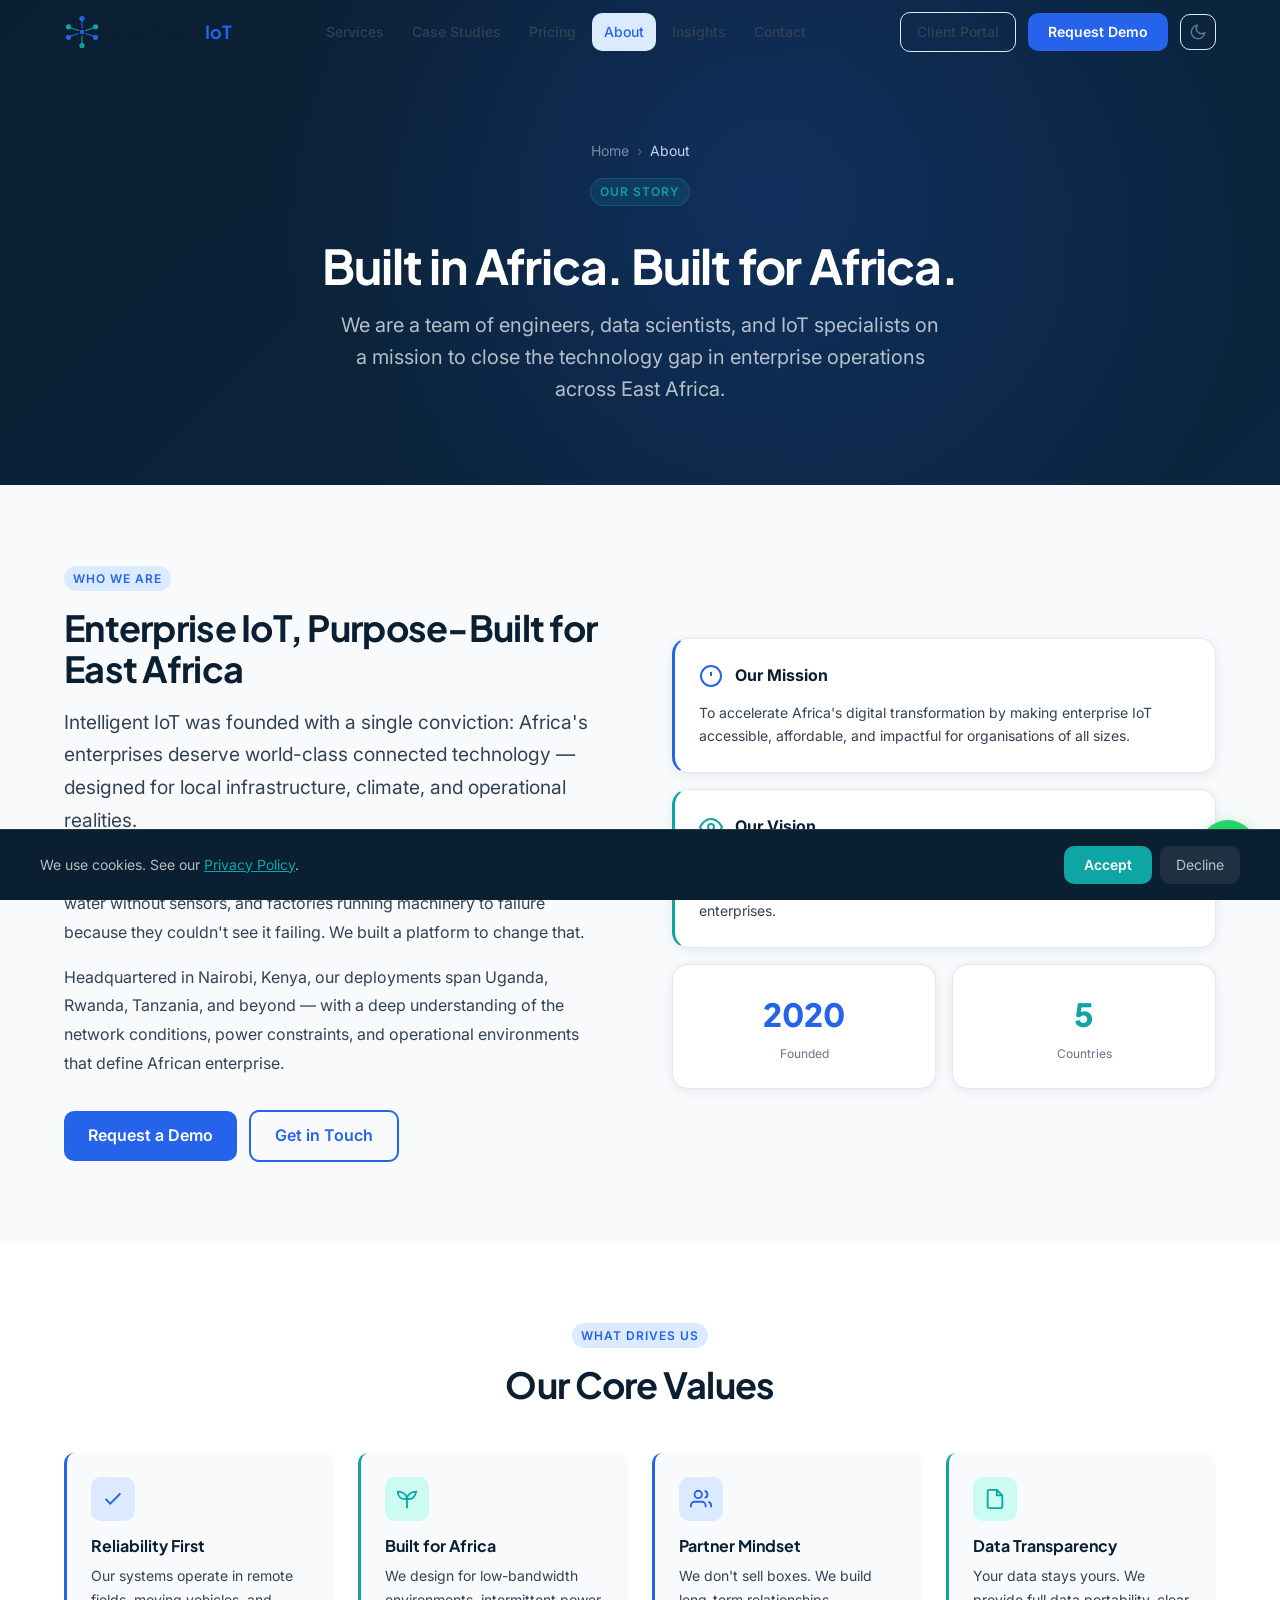
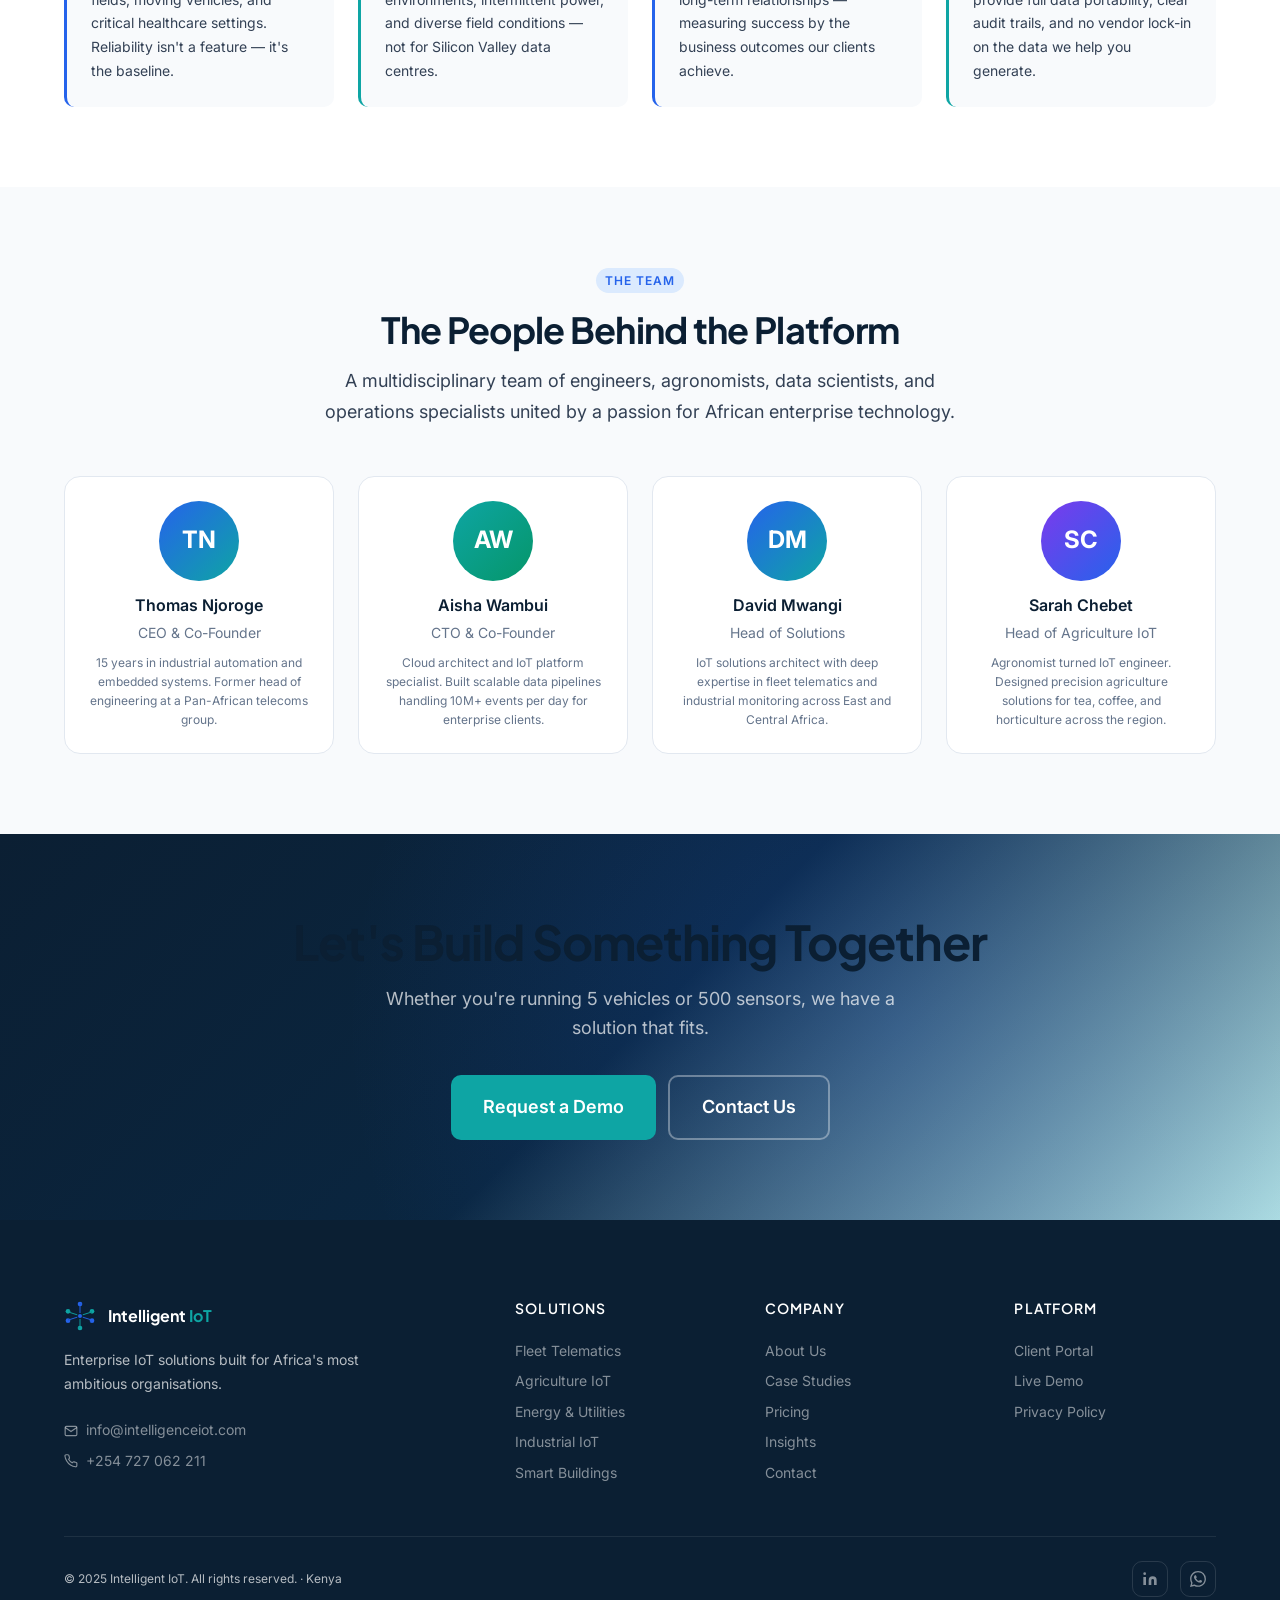
==== about.html @ 1cd24277 "Initial commit — Intelligent IoT complete website 9-page static site: homepage, services, case studi" ====
<!DOCTYPE html>
<html lang="en" data-theme="light">
<head>
  <meta charset="UTF-8">
  <meta name="viewport" content="width=device-width,initial-scale=1">
  <title>About Us — Intelligent IoT</title>
  <meta name="description" content="Learn about Intelligent IoT — our story, mission, and the team driving enterprise IoT transformation across East Africa.">
  <link rel="icon" type="image/svg+xml" href="assets/images/logo.svg">
  <link rel="preconnect" href="https://fonts.googleapis.com">
  <link rel="preconnect" href="https://fonts.gstatic.com" crossorigin>
  <link href="https://fonts.googleapis.com/css2?family=Inter:wght@400;500;600&family=Plus+Jakarta+Sans:wght@600;700;800&display=swap" rel="stylesheet">
  <link rel="stylesheet" href="assets/css/style.css">
</head>
<body>
<nav class="nav" id="main-nav">
  <div class="container">
    <div class="nav__inner">
      <a href="index.html" class="nav__logo">
        <img src="assets/images/logo.svg" alt="Intelligent IoT" width="36" height="36">
        <span class="nav__logo-text">Intelligent <span>IoT</span></span>
      </a>
      <div class="nav__links">
        <a href="services.html" class="nav__link">Services</a>
        <a href="case-studies.html" class="nav__link">Case Studies</a>
        <a href="pricing.html" class="nav__link">Pricing</a>
        <a href="about.html" class="nav__link">About</a>
        <a href="blog.html" class="nav__link">Insights</a>
        <a href="contact.html" class="nav__link">Contact</a>
      </div>
      <div class="nav__actions">
        <a href="http://84.247.133.39:5173" target="_blank" rel="noopener" class="nav__portal">Client Portal</a>
        <a href="demo.html" class="nav__cta">Request Demo</a>
        <button class="nav__theme" id="theme-toggle" aria-label="Toggle dark mode"></button>
        <button class="nav__hamburger" id="nav-hamburger" aria-label="Open menu"><span></span><span></span><span></span></button>
      </div>
    </div>
  </div>
</nav>
<div class="nav__mobile" id="nav-mobile">
  <button class="nav__close" id="nav-close">✕</button>
  <a href="services.html" class="nav__mobile-link">Services</a>
  <a href="case-studies.html" class="nav__mobile-link">Case Studies</a>
  <a href="pricing.html" class="nav__mobile-link">Pricing</a>
  <a href="about.html" class="nav__mobile-link">About</a>
  <a href="blog.html" class="nav__mobile-link">Insights</a>
  <a href="contact.html" class="nav__mobile-link">Contact</a>
  <a href="demo.html" class="btn btn--primary mt-6">Request Demo →</a>
</div>

<header class="page-hero">
  <div class="container">
    <nav class="breadcrumb" aria-label="Breadcrumb">
      <a href="index.html">Home</a><span>›</span><span style="color:rgba(255,255,255,.9)">About</span>
    </nav>
    <span class="tag">Our Story</span>
    <h1 class="h1" style="max-width:640px;margin:var(--s4) auto">Built in Africa. Built for Africa.</h1>
    <p>We are a team of engineers, data scientists, and IoT specialists on a mission to close the technology gap in enterprise operations across East Africa.</p>
  </div>
</header>

<section>
  <div class="container">
    <div class="about-split">
      <div class="reveal-left">
        <span class="tag">Who We Are</span>
        <h2 class="h2" style="margin-bottom:var(--s4)">Enterprise IoT, Purpose-Built for East Africa</h2>
        <p class="lead" style="margin-bottom:var(--s6)">Intelligent IoT was founded with a single conviction: Africa's enterprises deserve world-class connected technology — designed for local infrastructure, climate, and operational realities.</p>
        <p style="color:var(--text-2);line-height:1.8;margin-bottom:var(--s4)">We saw businesses operating fleets without real data, farms wasting water without sensors, and factories running machinery to failure because they couldn't see it failing. We built a platform to change that.</p>
        <p style="color:var(--text-2);line-height:1.8;margin-bottom:var(--s8)">Headquartered in Nairobi, Kenya, our deployments span Uganda, Rwanda, Tanzania, and beyond — with a deep understanding of the network conditions, power constraints, and operational environments that define African enterprise.</p>
        <div class="flex" style="flex-wrap:wrap;gap:var(--s3)">
          <a href="demo.html" class="btn btn--primary">Request a Demo</a>
          <a href="contact.html" class="btn btn--outline-blue">Get in Touch</a>
        </div>
      </div>
      <div class="reveal-right">
        <div style="display:grid;gap:var(--s4)">
          <div class="about-card" style="border-left:3px solid var(--blue)">
            <div class="flex" style="gap:var(--s3);margin-bottom:var(--s3)">
              <svg xmlns="http://www.w3.org/2000/svg" width="24" height="24" viewBox="0 0 24 24" fill="none" stroke="var(--blue)" stroke-width="2"><circle cx="12" cy="12" r="10"/><line x1="12" y1="8" x2="12" y2="12"/><line x1="12" y1="16" x2="12.01" y2="16"/></svg>
              <strong>Our Mission</strong>
            </div>
            <p style="color:var(--text-2);font-size:var(--f-sm);line-height:1.7">To accelerate Africa's digital transformation by making enterprise IoT accessible, affordable, and impactful for organisations of all sizes.</p>
          </div>
          <div class="about-card" style="border-left:3px solid var(--teal)">
            <div class="flex" style="gap:var(--s3);margin-bottom:var(--s3)">
              <svg xmlns="http://www.w3.org/2000/svg" width="24" height="24" viewBox="0 0 24 24" fill="none" stroke="var(--teal)" stroke-width="2"><path d="M1 12s4-8 11-8 11 8 11 8-4 8-11 8-11-8-11-8z"/><circle cx="12" cy="12" r="3"/></svg>
              <strong>Our Vision</strong>
            </div>
            <p style="color:var(--text-2);font-size:var(--f-sm);line-height:1.7">A continent where every farm, factory, fleet, and facility is connected — operating with the intelligence and efficiency of the world's most advanced enterprises.</p>
          </div>
          <div style="display:grid;grid-template-columns:1fr 1fr;gap:var(--s4)">
            <div class="about-card" style="text-align:center">
              <div style="font-family:var(--font-display);font-size:2rem;font-weight:800;color:var(--blue)">2020</div>
              <div style="font-size:var(--f-xs);color:var(--text-3);margin-top:4px">Founded</div>
            </div>
            <div class="about-card" style="text-align:center">
              <div style="font-family:var(--font-display);font-size:2rem;font-weight:800;color:var(--teal)">5</div>
              <div style="font-size:var(--f-xs);color:var(--text-3);margin-top:4px">Countries</div>
            </div>
          </div>
        </div>
      </div>
    </div>
  </div>
</section>

<!-- VALUES -->
<section style="background:var(--surface)">
  <div class="container">
    <div class="section-header reveal">
      <span class="tag">What Drives Us</span>
      <h2 class="h2">Our Core Values</h2>
    </div>
    <div class="value-grid" style="grid-template-columns:repeat(auto-fill,minmax(260px,1fr));gap:var(--s6)">
      <div class="value-item reveal reveal-delay-1" style="padding:var(--s6)">
        <div style="width:44px;height:44px;background:var(--blue-light);border-radius:var(--radius);display:flex;align-items:center;justify-content:center;margin-bottom:var(--s4)">
          <svg xmlns="http://www.w3.org/2000/svg" width="22" height="22" viewBox="0 0 24 24" fill="none" stroke="var(--blue)" stroke-width="2"><polyline points="20 6 9 17 4 12"/></svg>
        </div>
        <h4 style="margin-bottom:var(--s2)">Reliability First</h4>
        <p style="font-size:var(--f-sm);color:var(--text-2);line-height:1.7">Our systems operate in remote fields, moving vehicles, and critical healthcare settings. Reliability isn't a feature — it's the baseline.</p>
      </div>
      <div class="value-item reveal reveal-delay-2" style="padding:var(--s6);border-left-color:var(--teal)">
        <div style="width:44px;height:44px;background:var(--teal-light);border-radius:var(--radius);display:flex;align-items:center;justify-content:center;margin-bottom:var(--s4)">
          <svg xmlns="http://www.w3.org/2000/svg" width="22" height="22" viewBox="0 0 24 24" fill="none" stroke="var(--teal)" stroke-width="2"><path d="M12 22V12m0 0C12 7 7 4 2 4c0 5 3 9 10 8m0 0c0-5 5-8 10-8-1 5-4 9-10 8"/></svg>
        </div>
        <h4 style="margin-bottom:var(--s2)">Built for Africa</h4>
        <p style="font-size:var(--f-sm);color:var(--text-2);line-height:1.7">We design for low-bandwidth environments, intermittent power, and diverse field conditions — not for Silicon Valley data centres.</p>
      </div>
      <div class="value-item reveal reveal-delay-3" style="padding:var(--s6)">
        <div style="width:44px;height:44px;background:var(--blue-light);border-radius:var(--radius);display:flex;align-items:center;justify-content:center;margin-bottom:var(--s4)">
          <svg xmlns="http://www.w3.org/2000/svg" width="22" height="22" viewBox="0 0 24 24" fill="none" stroke="var(--blue)" stroke-width="2"><path d="M17 21v-2a4 4 0 0 0-4-4H5a4 4 0 0 0-4 4v2"/><circle cx="9" cy="7" r="4"/><path d="M23 21v-2a4 4 0 0 0-3-3.87"/><path d="M16 3.13a4 4 0 0 1 0 7.75"/></svg>
        </div>
        <h4 style="margin-bottom:var(--s2)">Partner Mindset</h4>
        <p style="font-size:var(--f-sm);color:var(--text-2);line-height:1.7">We don't sell boxes. We build long-term relationships — measuring success by the business outcomes our clients achieve.</p>
      </div>
      <div class="value-item reveal reveal-delay-4" style="padding:var(--s6);border-left-color:var(--teal)">
        <div style="width:44px;height:44px;background:var(--teal-light);border-radius:var(--radius);display:flex;align-items:center;justify-content:center;margin-bottom:var(--s4)">
          <svg xmlns="http://www.w3.org/2000/svg" width="22" height="22" viewBox="0 0 24 24" fill="none" stroke="var(--teal)" stroke-width="2"><path d="M14 2H6a2 2 0 0 0-2 2v16a2 2 0 0 0 2 2h12a2 2 0 0 0 2-2V8z"/><polyline points="14 2 14 8 20 8"/></svg>
        </div>
        <h4 style="margin-bottom:var(--s2)">Data Transparency</h4>
        <p style="font-size:var(--f-sm);color:var(--text-2);line-height:1.7">Your data stays yours. We provide full data portability, clear audit trails, and no vendor lock-in on the data we help you generate.</p>
      </div>
    </div>
  </div>
</section>

<!-- TEAM -->
<section>
  <div class="container">
    <div class="section-header reveal">
      <span class="tag">The Team</span>
      <h2 class="h2">The People Behind the Platform</h2>
      <p>A multidisciplinary team of engineers, agronomists, data scientists, and operations specialists united by a passion for African enterprise technology.</p>
    </div>
    <div class="team-grid">
      <div class="team-card reveal reveal-delay-1">
        <div class="team-avatar">TN</div>
        <div class="team-name">Thomas Njoroge</div>
        <div class="team-role">CEO &amp; Co-Founder</div>
        <p style="font-size:var(--f-xs);color:var(--text-3);margin-top:var(--s2);line-height:1.6">15 years in industrial automation and embedded systems. Former head of engineering at a Pan-African telecoms group.</p>
      </div>
      <div class="team-card reveal reveal-delay-2">
        <div class="team-avatar" style="background:linear-gradient(135deg,var(--teal),#059669)">AW</div>
        <div class="team-name">Aisha Wambui</div>
        <div class="team-role">CTO &amp; Co-Founder</div>
        <p style="font-size:var(--f-xs);color:var(--text-3);margin-top:var(--s2);line-height:1.6">Cloud architect and IoT platform specialist. Built scalable data pipelines handling 10M+ events per day for enterprise clients.</p>
      </div>
      <div class="team-card reveal reveal-delay-3">
        <div class="team-avatar">DM</div>
        <div class="team-name">David Mwangi</div>
        <div class="team-role">Head of Solutions</div>
        <p style="font-size:var(--f-xs);color:var(--text-3);margin-top:var(--s2);line-height:1.6">IoT solutions architect with deep expertise in fleet telematics and industrial monitoring across East and Central Africa.</p>
      </div>
      <div class="team-card reveal reveal-delay-4">
        <div class="team-avatar" style="background:linear-gradient(135deg,#7C3AED,var(--blue))">SC</div>
        <div class="team-name">Sarah Chebet</div>
        <div class="team-role">Head of Agriculture IoT</div>
        <p style="font-size:var(--f-xs);color:var(--text-3);margin-top:var(--s2);line-height:1.6">Agronomist turned IoT engineer. Designed precision agriculture solutions for tea, coffee, and horticulture across the region.</p>
      </div>
    </div>
  </div>
</section>

<!-- CTA -->
<section class="cta-band">
  <div class="container">
    <h2>Let's Build Something Together</h2>
    <p>Whether you're running 5 vehicles or 500 sensors, we have a solution that fits.</p>
    <div class="cta-band__actions">
      <a href="demo.html" class="btn btn--teal btn--lg">Request a Demo</a>
      <a href="contact.html" class="btn btn--outline btn--lg">Contact Us</a>
    </div>
  </div>
</section>

<footer class="footer">
  <div class="container">
    <div class="footer__grid">
      <div class="footer__brand">
        <a href="index.html" class="footer__logo">
          <img src="assets/images/logo.svg" alt="" width="32" height="32" aria-hidden="true">
          <span class="footer__logo-text">Intelligent <span>IoT</span></span>
        </a>
        <p class="footer__desc">Enterprise IoT solutions built for Africa's most ambitious organisations.</p>
        <div class="footer__contact">
          <a href="mailto:info@intelligenceiot.com"><svg xmlns="http://www.w3.org/2000/svg" viewBox="0 0 24 24" fill="none" stroke="currentColor" stroke-width="2"><path d="M4 4h16c1.1 0 2 .9 2 2v12c0 1.1-.9 2-2 2H4c-1.1 0-2-.9-2-2V6c0-1.1.9-2 2-2z"/><polyline points="22,6 12,13 2,6"/></svg>info@intelligenceiot.com</a>
          <a href="tel:+254727062211"><svg xmlns="http://www.w3.org/2000/svg" viewBox="0 0 24 24" fill="none" stroke="currentColor" stroke-width="2"><path d="M22 16.92v3a2 2 0 0 1-2.18 2 19.79 19.79 0 0 1-8.63-3.07A19.5 19.5 0 0 1 4.69 12 19.79 19.79 0 0 1 1.61 3.48 2 2 0 0 1 3.58 1.27h3a2 2 0 0 1 2 1.72c.13.96.36 1.9.7 2.81a2 2 0 0 1-.45 2.11L7.91 9.09A16 16 0 0 0 14 15.15l1.18-1.18a2 2 0 0 1 2.11-.45c.91.34 1.85.57 2.81.7A2 2 0 0 1 22 16.92z"/></svg>+254 727 062 211</a>
        </div>
      </div>
      <div><h4 class="footer__heading">Solutions</h4><a href="services.html#fleet" class="footer__link">Fleet Telematics</a><a href="services.html#agriculture" class="footer__link">Agriculture IoT</a><a href="services.html#energy" class="footer__link">Energy &amp; Utilities</a><a href="services.html#industrial" class="footer__link">Industrial IoT</a><a href="services.html#buildings" class="footer__link">Smart Buildings</a></div>
      <div><h4 class="footer__heading">Company</h4><a href="about.html" class="footer__link">About Us</a><a href="case-studies.html" class="footer__link">Case Studies</a><a href="pricing.html" class="footer__link">Pricing</a><a href="blog.html" class="footer__link">Insights</a><a href="contact.html" class="footer__link">Contact</a></div>
      <div><h4 class="footer__heading">Platform</h4><a href="http://84.247.133.39:5173" target="_blank" rel="noopener" class="footer__link">Client Portal</a><a href="demo.html" class="footer__link">Live Demo</a><a href="privacy.html" class="footer__link">Privacy Policy</a></div>
    </div>
    <div class="footer__bottom">
      <p class="footer__copy">© 2025 Intelligent IoT. All rights reserved. · Kenya</p>
      <div class="footer__social">
        <a href="#" aria-label="LinkedIn"><svg xmlns="http://www.w3.org/2000/svg" width="16" height="16" viewBox="0 0 24 24" fill="currentColor"><path d="M16 8a6 6 0 0 1 6 6v7h-4v-7a2 2 0 0 0-2-2 2 2 0 0 0-2 2v7h-4v-7a6 6 0 0 1 6-6zM2 9h4v12H2z"/><circle cx="4" cy="4" r="2"/></svg></a>
        <a href="https://wa.me/254727062211" aria-label="WhatsApp"><svg xmlns="http://www.w3.org/2000/svg" width="16" height="16" viewBox="0 0 24 24" fill="currentColor"><path d="M17.472 14.382c-.297-.149-1.758-.867-2.03-.967-.273-.099-.471-.148-.67.15-.197.297-.767.966-.94 1.164-.173.199-.347.223-.644.075-.297-.15-1.255-.463-2.39-1.475-.883-.788-1.48-1.761-1.653-2.059-.173-.297-.018-.458.13-.606.134-.133.298-.347.446-.52.149-.174.198-.298.298-.497.099-.198.05-.371-.025-.52-.075-.149-.669-1.612-.916-2.207-.242-.579-.487-.5-.669-.51-.173-.008-.371-.01-.57-.01-.198 0-.52.074-.792.372-.272.297-1.04 1.016-1.04 2.479 0 1.462 1.065 2.875 1.213 3.074.149.198 2.096 3.2 5.077 4.487.709.306 1.262.489 1.694.625.712.227 1.36.195 1.871.118.571-.085 1.758-.719 2.006-1.413.248-.694.248-1.289.173-1.413-.074-.124-.272-.198-.57-.347m-5.421 7.403h-.004a9.87 9.87 0 01-5.031-1.378l-.361-.214-3.741.982.998-3.648-.235-.374a9.86 9.86 0 01-1.51-5.26c.001-5.45 4.436-9.884 9.888-9.884 2.64 0 5.122 1.03 6.988 2.898a9.825 9.825 0 012.893 6.994c-.003 5.45-4.437 9.884-9.885 9.884m8.413-18.297A11.815 11.815 0 0012.05 0C5.495 0 .16 5.335.157 11.892c0 2.096.547 4.142 1.588 5.945L.057 24l6.305-1.654a11.882 11.882 0 005.683 1.448h.005c6.554 0 11.89-5.335 11.893-11.893a11.821 11.821 0 00-3.48-8.413z"/></svg></a>
      </div>
    </div>
  </div>
</footer>
<a href="https://wa.me/254727062211" class="whatsapp-btn" target="_blank" rel="noopener" aria-label="WhatsApp"><svg xmlns="http://www.w3.org/2000/svg" viewBox="0 0 24 24" fill="currentColor"><path d="M17.472 14.382c-.297-.149-1.758-.867-2.03-.967-.273-.099-.471-.148-.67.15-.197.297-.767.966-.94 1.164-.173.199-.347.223-.644.075-.297-.15-1.255-.463-2.39-1.475-.883-.788-1.48-1.761-1.653-2.059-.173-.297-.018-.458.13-.606.134-.133.298-.347.446-.52.149-.174.198-.298.298-.497.099-.198.05-.371-.025-.52-.075-.149-.669-1.612-.916-2.207-.242-.579-.487-.5-.669-.51-.173-.008-.371-.01-.57-.01-.198 0-.52.074-.792.372-.272.297-1.04 1.016-1.04 2.479 0 1.462 1.065 2.875 1.213 3.074.149.198 2.096 3.2 5.077 4.487.709.306 1.262.489 1.694.625.712.227 1.36.195 1.871.118.571-.085 1.758-.719 2.006-1.413.248-.694.248-1.289.173-1.413-.074-.124-.272-.198-.57-.347m-5.421 7.403h-.004a9.87 9.87 0 01-5.031-1.378l-.361-.214-3.741.982.998-3.648-.235-.374a9.86 9.86 0 01-1.51-5.26c.001-5.45 4.436-9.884 9.888-9.884 2.64 0 5.122 1.03 6.988 2.898a9.825 9.825 0 012.893 6.994c-.003 5.45-4.437 9.884-9.885 9.884m8.413-18.297A11.815 11.815 0 0012.05 0C5.495 0 .16 5.335.157 11.892c0 2.096.547 4.142 1.588 5.945L.057 24l6.305-1.654a11.882 11.882 0 005.683 1.448h.005c6.554 0 11.89-5.335 11.893-11.893a11.821 11.821 0 00-3.48-8.413z"/></svg></a>
<div class="cookie" id="cookie-banner"><div class="cookie__inner"><p>We use cookies. See our <a href="privacy.html">Privacy Policy</a>.</p><div class="cookie__actions"><button class="cookie__accept" id="cookie-accept">Accept</button><button class="cookie__decline" id="cookie-decline">Decline</button></div></div></div>
<script src="assets/js/main.js"></script>
</body>
</html>
---- assets/css/style.css ----
/* ============================================================
   INTELLIGENT IoT  —  Design System
   Enterprise IoT Solutions · East Africa
   ============================================================ */

/* ── 1. TOKENS ─────────────────────────────────────────────── */
:root {
  --navy:       #0B1F33;
  --blue:       #2563EB;
  --blue-dark:  #1D4ED8;
  --blue-light: #DBEAFE;
  --teal:       #0EA5A4;
  --teal-dark:  #0C8A89;
  --teal-light: #CCFBF1;
  --slate:      #334155;
  --muted:      #64748B;
  --border-col: #E2E8F0;

  /* semantic */
  --bg:         #F8FAFC;
  --surface:    #FFFFFF;
  --card:       #FFFFFF;
  --text:       #0B1F33;
  --text-2:     #334155;
  --text-3:     #64748B;
  --border:     #E2E8F0;
  --shadow:     0 2px 12px rgba(11,31,51,.08);
  --shadow-lg:  0 8px 40px rgba(11,31,51,.12);
  --radius:     10px;
  --radius-lg:  16px;
  --radius-xl:  24px;
  --t:          .22s ease;

  /* spacing scale */
  --s1:.25rem; --s2:.5rem; --s3:.75rem; --s4:1rem;
  --s5:1.25rem; --s6:1.5rem; --s8:2rem; --s10:2.5rem;
  --s12:3rem; --s16:4rem; --s20:5rem; --s24:6rem;

  /* type scale */
  --f-xs:.75rem; --f-sm:.875rem; --f-base:1rem;
  --f-lg:1.125rem; --f-xl:1.25rem; --f-2xl:1.5rem;
  --f-3xl:1.875rem; --f-4xl:2.25rem; --f-5xl:3rem;
  --f-6xl:3.75rem;

  --font-body:'Inter',system-ui,sans-serif;
  --font-display:'Plus Jakarta Sans',system-ui,sans-serif;
}

[data-theme="dark"] {
  --bg:       #070F1A;
  --surface:  #0D1B2A;
  --card:     #0F2035;
  --text:     #F1F5F9;
  --text-2:   #CBD5E1;
  --text-3:   #94A3B8;
  --border:   #1E3347;
  --shadow:   0 2px 12px rgba(0,0,0,.35);
  --shadow-lg:0 8px 40px rgba(0,0,0,.45);
}

/* ── 2. RESET ───────────────────────────────────────────────── */
*,*::before,*::after{box-sizing:border-box;margin:0;padding:0}
html{scroll-behavior:smooth;font-size:16px;-webkit-text-size-adjust:100%}
body{font-family:var(--font-body);background:var(--bg);color:var(--text);
  line-height:1.6;transition:background var(--t),color var(--t);overflow-x:hidden}
img,video,svg{display:block;max-width:100%}
a{color:inherit;text-decoration:none}
ul,ol{list-style:none}
button{cursor:pointer;border:none;background:none;font:inherit}
input,textarea,select{font:inherit}
h1,h2,h3,h4,h5,h6{font-family:var(--font-display);font-weight:700;
  line-height:1.15;color:var(--text)}

/* ── 3. TYPOGRAPHY ──────────────────────────────────────────── */
.display{font-size:clamp(2.5rem,6vw,var(--f-6xl));letter-spacing:-0.03em;line-height:1.05}
.h1{font-size:clamp(2rem,4.5vw,var(--f-5xl));letter-spacing:-0.025em}
.h2{font-size:clamp(1.6rem,3vw,var(--f-4xl));letter-spacing:-0.02em}
.h3{font-size:clamp(1.25rem,2.5vw,var(--f-3xl));letter-spacing:-0.015em}
.h4{font-size:var(--f-xl);font-weight:600}
.lead{font-size:clamp(1rem,1.5vw,var(--f-xl));color:var(--text-2);line-height:1.7}
.caption{font-size:var(--f-sm);color:var(--text-3);letter-spacing:.02em}
.tag{display:inline-block;font-size:var(--f-xs);font-weight:600;
  letter-spacing:.08em;text-transform:uppercase;color:var(--blue);
  background:var(--blue-light);border-radius:99px;padding:.25em .75em;
  margin-bottom:var(--s4)}
[data-theme="dark"] .tag{background:rgba(37,99,235,.15)}

/* ── 4. LAYOUT ──────────────────────────────────────────────── */
.container{width:100%;max-width:1200px;margin-inline:auto;padding-inline:var(--s6)}
.container--wide{max-width:1400px}
.grid{display:grid;gap:var(--s6)}
.grid-2{grid-template-columns:repeat(2,1fr)}
.grid-3{grid-template-columns:repeat(3,1fr)}
.grid-4{grid-template-columns:repeat(4,1fr)}
.flex{display:flex;align-items:center;gap:var(--s4)}
.flex-col{flex-direction:column}
.flex-center{justify-content:center}
section{padding-block:var(--s20)}

/* ── 5. NAVIGATION ──────────────────────────────────────────── */
.nav{position:fixed;top:0;left:0;right:0;z-index:1000;
  padding:var(--s3) 0;transition:all .3s ease}
.nav.scrolled{background:rgba(255,255,255,.92);backdrop-filter:blur(16px);
  -webkit-backdrop-filter:blur(16px);
  box-shadow:0 1px 0 var(--border)}
[data-theme="dark"] .nav.scrolled{background:rgba(7,15,26,.92)}
.nav__inner{display:flex;align-items:center;justify-content:space-between;gap:var(--s6)}
.nav__logo{display:flex;align-items:center;gap:var(--s3);flex-shrink:0}
.nav__logo img{width:36px;height:36px}
.nav__logo-text{font-family:var(--font-display);font-weight:700;font-size:var(--f-lg);
  color:var(--text)}
.nav__logo-text span{color:var(--blue)}
.nav__links{display:flex;align-items:center;gap:var(--s1)}
.nav__link{padding:var(--s2) var(--s3);border-radius:var(--radius);
  font-size:var(--f-sm);font-weight:500;color:var(--text-2);
  transition:all var(--t)}
.nav__link:hover{color:var(--blue);background:var(--blue-light)}
[data-theme="dark"] .nav__link:hover{background:rgba(37,99,235,.12)}
.nav__actions{display:flex;align-items:center;gap:var(--s3)}
.nav__portal{font-size:var(--f-sm);font-weight:500;color:var(--text-2);
  padding:var(--s2) var(--s4);border:1.5px solid var(--border);
  border-radius:var(--radius);transition:all var(--t)}
.nav__portal:hover{border-color:var(--blue);color:var(--blue)}
.nav__cta{font-size:var(--f-sm);font-weight:600;color:#fff;
  background:var(--blue);padding:var(--s2) var(--s5);
  border-radius:var(--radius);transition:all var(--t)}
.nav__cta:hover{background:var(--blue-dark);transform:translateY(-1px)}
.nav__theme{width:36px;height:36px;border-radius:var(--radius);
  display:flex;align-items:center;justify-content:center;
  color:var(--text-3);border:1.5px solid var(--border);
  transition:all var(--t)}
.nav__theme:hover{color:var(--blue);border-color:var(--blue)}
.nav__hamburger{display:none;flex-direction:column;gap:5px;
  padding:var(--s2);border-radius:var(--radius)}
.nav__hamburger span{display:block;width:22px;height:2px;
  background:var(--text);border-radius:2px;transition:all .3s}
.nav__mobile{display:none;position:fixed;top:0;left:0;right:0;bottom:0;
  background:var(--bg);z-index:999;padding:var(--s20) var(--s6) var(--s6);
  flex-direction:column;gap:var(--s2)}
.nav__mobile.open{display:flex}
.nav__mobile-link{font-size:var(--f-xl);font-weight:600;color:var(--text);
  padding:var(--s4) 0;border-bottom:1px solid var(--border)}
.nav__close{position:absolute;top:var(--s4);right:var(--s6);
  font-size:var(--f-2xl);color:var(--text-3)}

/* ── 6. HERO ────────────────────────────────────────────────── */
.hero{position:relative;min-height:100vh;display:flex;align-items:center;
  overflow:hidden;background:var(--navy);padding-top:80px}
.hero__canvas{position:absolute;inset:0;width:100%;height:100%}
.hero__overlay{position:absolute;inset:0;
  background:linear-gradient(135deg,rgba(11,31,51,.97) 0%,rgba(11,31,51,.85) 50%,rgba(14,165,164,.15) 100%)}
.hero__content{position:relative;z-index:2;padding:var(--s20) 0}
.hero__tag{display:inline-flex;align-items:center;gap:var(--s2);
  font-size:var(--f-xs);font-weight:600;letter-spacing:.1em;
  text-transform:uppercase;color:var(--teal);
  background:rgba(14,165,164,.12);border:1px solid rgba(14,165,164,.25);
  border-radius:99px;padding:var(--s2) var(--s4);margin-bottom:var(--s6)}
.hero__tag-dot{width:6px;height:6px;border-radius:50%;
  background:var(--teal);animation:pulse 2s ease infinite}
@keyframes pulse{0%,100%{transform:scale(1);opacity:1}50%{transform:scale(1.4);opacity:.7}}
.hero__title{font-family:var(--font-display);font-weight:800;
  font-size:clamp(2.6rem,6vw,5rem);letter-spacing:-0.035em;
  line-height:1.05;color:#fff;margin-bottom:var(--s6)}
.hero__title em{font-style:normal;color:var(--teal)}
.hero__sub{font-size:clamp(1rem,1.5vw,1.2rem);color:rgba(255,255,255,.7);
  line-height:1.7;max-width:560px;margin-bottom:var(--s8)}
.hero__actions{display:flex;flex-wrap:wrap;gap:var(--s3);margin-bottom:var(--s12)}
.hero__chips{display:flex;flex-wrap:wrap;gap:var(--s3)}
.hero__chip{display:flex;align-items:center;gap:var(--s2);
  font-size:var(--f-sm);color:rgba(255,255,255,.65);
  background:rgba(255,255,255,.06);border:1px solid rgba(255,255,255,.1);
  border-radius:99px;padding:var(--s2) var(--s4)}
.hero__chip-dot{width:7px;height:7px;border-radius:50%;background:var(--teal)}

/* ── 7. BUTTONS ─────────────────────────────────────────────── */
.btn{display:inline-flex;align-items:center;gap:var(--s2);
  font-weight:600;border-radius:var(--radius);
  transition:all var(--t);white-space:nowrap}
.btn--primary{background:var(--blue);color:#fff;
  padding:.75rem 1.5rem;font-size:var(--f-base)}
.btn--primary:hover{background:var(--blue-dark);transform:translateY(-2px);
  box-shadow:0 6px 20px rgba(37,99,235,.4)}
.btn--teal{background:var(--teal);color:#fff;
  padding:.75rem 1.5rem;font-size:var(--f-base)}
.btn--teal:hover{background:var(--teal-dark);transform:translateY(-2px);
  box-shadow:0 6px 20px rgba(14,165,164,.4)}
.btn--outline{border:2px solid rgba(255,255,255,.35);color:#fff;
  padding:.7rem 1.5rem;font-size:var(--f-base)}
.btn--outline:hover{border-color:rgba(255,255,255,.7);background:rgba(255,255,255,.08)}
.btn--outline-blue{border:2px solid var(--blue);color:var(--blue);
  padding:.7rem 1.5rem;font-size:var(--f-base)}
.btn--outline-blue:hover{background:var(--blue-light)}
.btn--sm{padding:.5rem 1rem;font-size:var(--f-sm)}
.btn--lg{padding:1rem 2rem;font-size:var(--f-lg)}
.btn svg{width:18px;height:18px;flex-shrink:0}

/* ── 8. SECTION HEADER ──────────────────────────────────────── */
.section-header{text-align:center;max-width:680px;margin:0 auto var(--s12)}
.section-header .h2{margin-bottom:var(--s4)}
.section-header p{color:var(--text-2);font-size:var(--f-lg);line-height:1.7}

/* ── 9. SERVICES CARDS ──────────────────────────────────────── */
.services-grid{display:grid;
  grid-template-columns:repeat(auto-fill,minmax(320px,1fr));
  gap:var(--s6)}
.service-card{background:var(--card);border:1px solid var(--border);
  border-radius:var(--radius-lg);padding:var(--s8);
  transition:all .3s ease;cursor:default;position:relative;overflow:hidden}
.service-card::before{content:'';position:absolute;top:0;left:0;right:0;
  height:3px;background:linear-gradient(90deg,var(--blue),var(--teal));
  transform:scaleX(0);transform-origin:left;transition:.3s ease}
.service-card:hover{transform:translateY(-4px);box-shadow:var(--shadow-lg);
  border-color:transparent}
.service-card:hover::before{transform:scaleX(1)}
.service-card__icon{width:52px;height:52px;border-radius:var(--radius);
  background:var(--blue-light);display:flex;align-items:center;
  justify-content:center;margin-bottom:var(--s5);
  transition:all .3s ease}
.service-card:hover .service-card__icon{background:var(--blue);transform:scale(1.05)}
.service-card__icon svg{width:26px;height:26px;color:var(--blue)}
.service-card:hover .service-card__icon svg{color:#fff}
.service-card h3{font-size:var(--f-xl);margin-bottom:var(--s3)}
.service-card p{color:var(--text-2);font-size:var(--f-sm);line-height:1.7}
.service-card__link{display:inline-flex;align-items:center;gap:var(--s1);
  font-size:var(--f-sm);font-weight:600;color:var(--blue);
  margin-top:var(--s4);opacity:0;transform:translateX(-4px);transition:.3s ease}
.service-card:hover .service-card__link{opacity:1;transform:translateX(0)}

/* ── 10. STATS ──────────────────────────────────────────────── */
.stats{background:linear-gradient(135deg,var(--navy) 0%,#0F2E4A 100%);
  color:#fff;padding:var(--s20) 0}
.stats__grid{display:grid;grid-template-columns:repeat(auto-fit,minmax(200px,1fr));
  gap:var(--s8);text-align:center}
.stat__number{font-family:var(--font-display);font-size:clamp(2.5rem,5vw,4rem);
  font-weight:800;letter-spacing:-0.04em;
  background:linear-gradient(135deg,#fff 40%,var(--teal));
  -webkit-background-clip:text;-webkit-text-fill-color:transparent;
  background-clip:text;line-height:1}
.stat__label{font-size:var(--f-sm);color:rgba(255,255,255,.6);
  margin-top:var(--s2);text-transform:uppercase;letter-spacing:.06em;font-weight:500}
.stat__divider{width:1px;background:rgba(255,255,255,.1);align-self:stretch}

/* ── 11. PROCESS TIMELINE ───────────────────────────────────── */
.timeline{display:grid;grid-template-columns:repeat(auto-fit,minmax(220px,1fr));
  gap:0;position:relative}
.timeline::before{content:'';position:absolute;top:28px;left:10%;right:10%;
  height:1px;background:linear-gradient(90deg,transparent,var(--border),var(--border),transparent)}
.timeline-step{text-align:center;padding:var(--s6);position:relative}
.timeline-step__num{width:56px;height:56px;border-radius:50%;
  background:var(--blue);color:#fff;font-family:var(--font-display);
  font-weight:700;font-size:var(--f-lg);
  display:flex;align-items:center;justify-content:center;
  margin:0 auto var(--s5);position:relative;z-index:1;
  box-shadow:0 0 0 6px var(--bg)}
.timeline-step__num--teal{background:var(--teal)}
.timeline-step h4{font-size:var(--f-lg);margin-bottom:var(--s3)}
.timeline-step p{font-size:var(--f-sm);color:var(--text-2);line-height:1.7}

/* ── 12. CASE STUDY CARDS ───────────────────────────────────── */
.case-card{background:var(--card);border:1px solid var(--border);
  border-radius:var(--radius-lg);overflow:hidden;
  transition:all .3s ease;display:flex;flex-direction:column}
.case-card:hover{transform:translateY(-4px);box-shadow:var(--shadow-lg)}
.case-card__badge{display:inline-block;font-size:var(--f-xs);font-weight:600;
  letter-spacing:.06em;text-transform:uppercase;
  padding:.3em .8em;border-radius:99px}
.case-card__badge--fleet{background:rgba(37,99,235,.1);color:var(--blue)}
.case-card__badge--agri{background:rgba(5,150,105,.1);color:#059669}
.case-card__badge--energy{background:rgba(245,158,11,.1);color:#D97706}
.case-card__badge--cold{background:rgba(14,165,164,.1);color:var(--teal)}
.case-card__badge--water{background:rgba(99,102,241,.1);color:#6366F1}
.case-card__badge--building{background:rgba(239,68,68,.1);color:#EF4444}
.case-card__head{padding:var(--s6) var(--s6) 0;display:flex;
  align-items:flex-start;justify-content:space-between;gap:var(--s4)}
.case-card__body{padding:var(--s4) var(--s6) var(--s6);flex:1;display:flex;flex-direction:column}
.case-card h3{font-size:var(--f-xl);margin:var(--s3) 0}
.case-card p{font-size:var(--f-sm);color:var(--text-2);line-height:1.7;flex:1}
.case-card__metrics{display:flex;flex-wrap:wrap;gap:var(--s3);margin-top:var(--s5)}
.metric{text-align:center;padding:var(--s3) var(--s4);
  background:var(--bg);border-radius:var(--radius);flex:1;min-width:80px}
.metric__val{font-family:var(--font-display);font-size:var(--f-xl);
  font-weight:700;color:var(--blue);line-height:1}
.metric__key{font-size:var(--f-xs);color:var(--text-3);margin-top:4px;
  text-transform:uppercase;letter-spacing:.05em}
[data-theme="dark"] .metric{background:var(--bg)}
.case-icon{width:48px;height:48px;border-radius:var(--radius);
  display:flex;align-items:center;justify-content:center;flex-shrink:0}

/* ── 13. PRICING TABLE ──────────────────────────────────────── */
.pricing-grid{display:grid;grid-template-columns:repeat(auto-fit,minmax(300px,1fr));
  gap:var(--s6);align-items:start}
.pricing-card{background:var(--card);border:1px solid var(--border);
  border-radius:var(--radius-xl);padding:var(--s8);position:relative;
  transition:all .3s ease}
.pricing-card--featured{border-color:var(--blue);
  box-shadow:0 0 0 1px var(--blue),var(--shadow-lg)}
.pricing-card__badge{position:absolute;top:-14px;left:50%;transform:translateX(-50%);
  background:var(--blue);color:#fff;font-size:var(--f-xs);font-weight:700;
  letter-spacing:.08em;text-transform:uppercase;
  padding:.4em 1.2em;border-radius:99px;white-space:nowrap}
.pricing-card__tier{font-size:var(--f-xs);font-weight:700;letter-spacing:.1em;
  text-transform:uppercase;color:var(--blue);margin-bottom:var(--s3)}
.pricing-card h3{font-size:var(--f-3xl);margin-bottom:var(--s2)}
.pricing-card__sub{font-size:var(--f-sm);color:var(--text-3);margin-bottom:var(--s6)}
.pricing-card__price{font-family:var(--font-display);font-size:var(--f-4xl);
  font-weight:800;color:var(--text);line-height:1;margin-bottom:var(--s6)}
.pricing-card__price span{font-size:var(--f-sm);font-weight:400;color:var(--text-3)}
.pricing-divider{height:1px;background:var(--border);margin:var(--s6) 0}
.pricing-feature{display:flex;align-items:flex-start;gap:var(--s3);
  font-size:var(--f-sm);color:var(--text-2);padding:var(--s2) 0}
.pricing-feature svg{width:18px;height:18px;flex-shrink:0;
  color:var(--teal);margin-top:1px}
.pricing-feature--no svg{color:var(--text-3)}
.pricing-feature--no span{color:var(--text-3)}

/* ── 14. TESTIMONIALS ───────────────────────────────────────── */
.testimonials{background:linear-gradient(180deg,var(--bg) 0%,var(--surface) 100%)}
.testimonial-track{display:grid;grid-template-columns:repeat(3,1fr);gap:var(--s6)}
.testimonial-card{background:var(--card);border:1px solid var(--border);
  border-radius:var(--radius-lg);padding:var(--s8);position:relative}
.testimonial-card::before{content:'"';position:absolute;top:var(--s4);right:var(--s6);
  font-size:6rem;line-height:1;color:var(--blue-light);
  font-family:Georgia,serif;pointer-events:none}
[data-theme="dark"] .testimonial-card::before{color:rgba(37,99,235,.1)}
.stars{display:flex;gap:4px;margin-bottom:var(--s4)}
.stars svg{width:16px;height:16px;color:#F59E0B;fill:#F59E0B}
.testimonial-text{font-size:var(--f-base);color:var(--text-2);
  line-height:1.75;margin-bottom:var(--s6)}
.testimonial-author{display:flex;align-items:center;gap:var(--s3)}
.author-avatar{width:44px;height:44px;border-radius:50%;
  background:linear-gradient(135deg,var(--blue),var(--teal));
  display:flex;align-items:center;justify-content:center;
  color:#fff;font-weight:700;font-size:var(--f-base);flex-shrink:0}
.author-name{font-weight:600;font-size:var(--f-sm)}
.author-role{font-size:var(--f-xs);color:var(--text-3)}

/* ── 15. CTA BAND ───────────────────────────────────────────── */
.cta-band{background:linear-gradient(135deg,var(--navy) 0%,#0A2640 50%,rgba(14,165,164,.3) 100%);
  padding:var(--s20) 0;text-align:center;color:#fff;position:relative;overflow:hidden}
.cta-band::before{content:'';position:absolute;inset:0;
  background:radial-gradient(circle at 70% 50%,rgba(37,99,235,.2) 0%,transparent 60%)}
.cta-band h2{font-size:clamp(1.8rem,4vw,3rem);letter-spacing:-0.02em;
  margin-bottom:var(--s4);position:relative}
.cta-band p{font-size:var(--f-lg);color:rgba(255,255,255,.7);
  max-width:560px;margin:0 auto var(--s8);position:relative}
.cta-band__actions{display:flex;flex-wrap:wrap;gap:var(--s3);
  justify-content:center;position:relative}

/* ── 16. NEWSLETTER ─────────────────────────────────────────── */
.newsletter{background:var(--surface)}
.newsletter__inner{background:var(--card);border:1px solid var(--border);
  border-radius:var(--radius-xl);padding:var(--s12) var(--s8);
  display:flex;align-items:center;justify-content:space-between;
  gap:var(--s8);flex-wrap:wrap}
.newsletter__text h3{font-size:var(--f-2xl);margin-bottom:var(--s2)}
.newsletter__text p{color:var(--text-2)}
.newsletter__form{display:flex;gap:var(--s2);flex-wrap:wrap;flex:1;min-width:280px;max-width:480px}
.newsletter__input{flex:1;min-width:200px;padding:.75rem 1rem;
  background:var(--bg);border:1.5px solid var(--border);
  border-radius:var(--radius);font-size:var(--f-sm);color:var(--text);
  transition:border-color var(--t)}
.newsletter__input:focus{outline:none;border-color:var(--blue)}
.newsletter__input::placeholder{color:var(--text-3)}

/* ── 17. PARTNERS BAR ───────────────────────────────────────── */
.partners{padding:var(--s10) 0;border-top:1px solid var(--border)}
.partners__label{text-align:center;font-size:var(--f-xs);font-weight:600;
  letter-spacing:.1em;text-transform:uppercase;
  color:var(--text-3);margin-bottom:var(--s6)}
.partners__logos{display:flex;align-items:center;
  justify-content:center;flex-wrap:wrap;gap:var(--s10)}
.partner-logo{opacity:.45;filter:grayscale(1);transition:.3s ease;
  font-size:var(--f-lg);font-weight:700;color:var(--text);
  font-family:var(--font-display);letter-spacing:-0.02em}
.partner-logo:hover{opacity:.9;filter:grayscale(0)}

/* ── 18. FOOTER ─────────────────────────────────────────────── */
.footer{background:var(--navy);color:rgba(255,255,255,.7);padding:var(--s20) 0 var(--s8)}
.footer__grid{display:grid;grid-template-columns:2fr 1fr 1fr 1fr;
  gap:var(--s12);margin-bottom:var(--s12)}
.footer__brand{max-width:300px}
.footer__logo{display:flex;align-items:center;gap:var(--s3);margin-bottom:var(--s4)}
.footer__logo img{width:32px;height:32px}
.footer__logo-text{font-family:var(--font-display);font-weight:700;
  font-size:var(--f-base);color:#fff}
.footer__logo-text span{color:var(--teal)}
.footer__desc{font-size:var(--f-sm);line-height:1.7;margin-bottom:var(--s6)}
.footer__contact a{display:flex;align-items:center;gap:var(--s2);
  font-size:var(--f-sm);color:rgba(255,255,255,.5);margin-bottom:var(--s2);
  transition:color var(--t)}
.footer__contact a:hover{color:#fff}
.footer__contact svg{width:14px;height:14px;flex-shrink:0}
.footer__heading{font-family:var(--font-display);font-weight:600;
  font-size:var(--f-sm);color:#fff;text-transform:uppercase;
  letter-spacing:.08em;margin-bottom:var(--s5)}
.footer__link{display:block;font-size:var(--f-sm);color:rgba(255,255,255,.5);
  padding:var(--s1) 0;transition:color var(--t)}
.footer__link:hover{color:#fff}
.footer__bottom{border-top:1px solid rgba(255,255,255,.08);
  padding-top:var(--s6);display:flex;align-items:center;
  justify-content:space-between;gap:var(--s4);flex-wrap:wrap}
.footer__copy{font-size:var(--f-xs)}
.footer__social{display:flex;gap:var(--s3)}
.footer__social a{width:36px;height:36px;border-radius:var(--radius);
  border:1px solid rgba(255,255,255,.12);display:flex;
  align-items:center;justify-content:center;
  color:rgba(255,255,255,.5);transition:all var(--t)}
.footer__social a:hover{border-color:var(--teal);color:var(--teal)}

/* ── 19. FLOATING ELEMENTS ──────────────────────────────────── */
.whatsapp-btn{position:fixed;bottom:var(--s6);right:var(--s6);z-index:900;
  width:56px;height:56px;border-radius:50%;
  background:#25D366;display:flex;align-items:center;justify-content:center;
  box-shadow:0 4px 16px rgba(37,211,102,.4);
  transition:all .3s ease}
.whatsapp-btn:hover{transform:scale(1.1);box-shadow:0 6px 24px rgba(37,211,102,.5)}
.whatsapp-btn svg{width:28px;height:28px;color:#fff}
.demo-float{position:fixed;bottom:var(--s6);left:var(--s6);z-index:900;
  background:var(--blue);color:#fff;
  display:flex;align-items:center;gap:var(--s2);
  padding:var(--s3) var(--s5);border-radius:99px;
  font-size:var(--f-sm);font-weight:600;
  box-shadow:0 4px 16px rgba(37,99,235,.4);
  transition:all .3s ease;transform:translateY(100px);opacity:0}
.demo-float.visible{transform:translateY(0);opacity:1}
.demo-float:hover{background:var(--blue-dark);transform:translateY(-2px);
  box-shadow:0 6px 24px rgba(37,99,235,.5)}
.demo-float svg{width:16px;height:16px}

/* ── 20. COOKIE BANNER ──────────────────────────────────────── */
.cookie{position:fixed;bottom:0;left:0;right:0;z-index:950;
  background:var(--navy);border-top:1px solid rgba(255,255,255,.1);
  padding:var(--s4) var(--s6);transform:translateY(100%);
  transition:transform .4s ease}
.cookie.visible{transform:translateY(0)}
.cookie__inner{max-width:1200px;margin:0 auto;
  display:flex;align-items:center;justify-content:space-between;
  flex-wrap:wrap;gap:var(--s4)}
.cookie p{font-size:var(--f-sm);color:rgba(255,255,255,.7);max-width:600px}
.cookie p a{color:var(--teal);text-decoration:underline}
.cookie__actions{display:flex;gap:var(--s2);flex-shrink:0}
.cookie__accept{background:var(--teal);color:#fff;
  padding:var(--s2) var(--s5);border-radius:var(--radius);
  font-size:var(--f-sm);font-weight:600}
.cookie__decline{background:rgba(255,255,255,.08);color:rgba(255,255,255,.7);
  padding:var(--s2) var(--s4);border-radius:var(--radius);
  font-size:var(--f-sm)}

/* ── 21. MODAL ──────────────────────────────────────────────── */
.modal-overlay{position:fixed;inset:0;z-index:1100;
  background:rgba(0,0,0,.6);backdrop-filter:blur(4px);
  display:flex;align-items:center;justify-content:center;
  padding:var(--s4);opacity:0;pointer-events:none;transition:.3s ease}
.modal-overlay.open{opacity:1;pointer-events:auto}
.modal{background:var(--card);border-radius:var(--radius-xl);
  padding:var(--s8);max-width:480px;width:100%;
  transform:translateY(20px) scale(.97);transition:.3s ease;
  box-shadow:var(--shadow-lg)}
.modal-overlay.open .modal{transform:translateY(0) scale(1)}
.modal__close{position:absolute;top:var(--s4);right:var(--s4);
  width:32px;height:32px;border-radius:50%;
  display:flex;align-items:center;justify-content:center;
  color:var(--text-3);background:var(--bg)}
.modal__close:hover{color:var(--text);background:var(--border)}
.modal{position:relative}
.modal h3{font-size:var(--f-2xl);margin-bottom:var(--s2)}
.modal p{font-size:var(--f-sm);color:var(--text-2);margin-bottom:var(--s6)}
.form-group{margin-bottom:var(--s4)}
.form-label{display:block;font-size:var(--f-sm);font-weight:500;
  color:var(--text-2);margin-bottom:var(--s2)}
.form-input{width:100%;padding:.75rem 1rem;
  background:var(--bg);border:1.5px solid var(--border);
  border-radius:var(--radius);font-size:var(--f-sm);color:var(--text);
  transition:border-color var(--t)}
.form-input:focus{outline:none;border-color:var(--blue);
  box-shadow:0 0 0 3px rgba(37,99,235,.1)}
.form-input::placeholder{color:var(--text-3)}
textarea.form-input{resize:vertical;min-height:100px}
.form-row{display:grid;grid-template-columns:1fr 1fr;gap:var(--s3)}

/* ── 22. PAGE HERO (inner pages) ────────────────────────────── */
.page-hero{background:linear-gradient(135deg,var(--navy) 0%,#0A2640 100%);
  color:#fff;padding:calc(var(--s20) + 60px) 0 var(--s20);
  text-align:center;position:relative;overflow:hidden}
.page-hero::before{content:'';position:absolute;inset:0;
  background:radial-gradient(circle at 60% 40%,rgba(37,99,235,.2) 0%,transparent 60%)}
.page-hero .tag{background:rgba(14,165,164,.15);color:var(--teal);
  border:1px solid rgba(14,165,164,.3)}
.page-hero h1{color:#fff;margin-bottom:var(--s4);position:relative}
.page-hero p{color:rgba(255,255,255,.7);font-size:var(--f-xl);
  max-width:600px;margin:0 auto;position:relative}
.breadcrumb{display:flex;align-items:center;justify-content:center;
  gap:var(--s2);font-size:var(--f-sm);color:rgba(255,255,255,.5);
  margin-bottom:var(--s4)}
.breadcrumb a{color:rgba(255,255,255,.5);transition:color var(--t)}
.breadcrumb a:hover{color:#fff}
.breadcrumb span{color:rgba(255,255,255,.3)}

/* ── 23. ABOUT PAGE ─────────────────────────────────────────── */
.about-split{display:grid;grid-template-columns:1fr 1fr;gap:var(--s16);
  align-items:center}
.about-split .visual{position:relative}
.about-card{background:var(--card);border:1px solid var(--border);
  border-radius:var(--radius-lg);padding:var(--s6);
  box-shadow:var(--shadow)}
.value-grid{display:grid;grid-template-columns:repeat(2,1fr);gap:var(--s4)}
.value-item{padding:var(--s4);border-radius:var(--radius);
  background:var(--bg);border-left:3px solid var(--blue)}
.value-item h4{font-size:var(--f-base);margin-bottom:var(--s1)}
.value-item p{font-size:var(--f-sm);color:var(--text-2)}
.team-grid{display:grid;grid-template-columns:repeat(auto-fill,minmax(220px,1fr));gap:var(--s6)}
.team-card{background:var(--card);border:1px solid var(--border);
  border-radius:var(--radius-lg);padding:var(--s6);text-align:center;
  transition:all .3s ease}
.team-card:hover{transform:translateY(-4px);box-shadow:var(--shadow-lg)}
.team-avatar{width:80px;height:80px;border-radius:50%;
  background:linear-gradient(135deg,var(--blue),var(--teal));
  display:flex;align-items:center;justify-content:center;
  color:#fff;font-weight:700;font-size:var(--f-2xl);
  margin:0 auto var(--s3)}
.team-name{font-weight:600;font-size:var(--f-base);margin-bottom:var(--s1)}
.team-role{font-size:var(--f-sm);color:var(--text-3)}

/* ── 24. CONTACT PAGE ───────────────────────────────────────── */
.contact-grid{display:grid;grid-template-columns:1fr 1.6fr;gap:var(--s12);
  align-items:start}
.contact-info h3{font-size:var(--f-2xl);margin-bottom:var(--s4)}
.contact-info p{color:var(--text-2);line-height:1.7;margin-bottom:var(--s6)}
.contact-item{display:flex;align-items:flex-start;gap:var(--s4);
  padding:var(--s4) 0;border-bottom:1px solid var(--border)}
.contact-item:last-child{border:none}
.contact-item__icon{width:44px;height:44px;border-radius:var(--radius);
  background:var(--blue-light);display:flex;align-items:center;
  justify-content:center;flex-shrink:0}
.contact-item__icon svg{width:20px;height:20px;color:var(--blue)}
[data-theme="dark"] .contact-item__icon{background:rgba(37,99,235,.15)}
.contact-item__label{font-size:var(--f-xs);font-weight:600;
  text-transform:uppercase;letter-spacing:.06em;color:var(--text-3);margin-bottom:4px}
.contact-item__val{font-size:var(--f-sm);color:var(--text-2)}
.contact-item__val a{color:var(--blue)}
.contact-form-card{background:var(--card);border:1px solid var(--border);
  border-radius:var(--radius-xl);padding:var(--s8);box-shadow:var(--shadow)}

/* ── 25. BLOG / INSIGHTS ────────────────────────────────────── */
.blog-grid{display:grid;grid-template-columns:repeat(auto-fill,minmax(320px,1fr));gap:var(--s6)}
.blog-card{background:var(--card);border:1px solid var(--border);
  border-radius:var(--radius-lg);overflow:hidden;
  transition:all .3s ease;display:flex;flex-direction:column}
.blog-card:hover{transform:translateY(-4px);box-shadow:var(--shadow-lg)}
.blog-card__thumb{height:200px;
  background:linear-gradient(135deg,var(--navy),var(--blue));
  display:flex;align-items:center;justify-content:center;
  position:relative;overflow:hidden}
.blog-card__thumb svg{width:64px;height:64px;color:rgba(255,255,255,.2)}
.blog-card__body{padding:var(--s6);flex:1;display:flex;flex-direction:column}
.blog-card__cat{font-size:var(--f-xs);font-weight:600;letter-spacing:.08em;
  text-transform:uppercase;color:var(--blue);margin-bottom:var(--s3)}
.blog-card h3{font-size:var(--f-xl);margin-bottom:var(--s3);flex:1}
.blog-card p{font-size:var(--f-sm);color:var(--text-2);line-height:1.7;margin-bottom:var(--s4)}
.blog-card__meta{display:flex;align-items:center;gap:var(--s3);
  font-size:var(--f-xs);color:var(--text-3);margin-top:auto}

/* ── 26. ANIMATIONS ─────────────────────────────────────────── */
.reveal{opacity:0;transform:translateY(24px);transition:.6s cubic-bezier(.16,1,.3,1)}
.reveal.visible{opacity:1;transform:none}
.reveal-left{opacity:0;transform:translateX(-24px);transition:.6s cubic-bezier(.16,1,.3,1)}
.reveal-left.visible{opacity:1;transform:none}
.reveal-right{opacity:0;transform:translateX(24px);transition:.6s cubic-bezier(.16,1,.3,1)}
.reveal-right.visible{opacity:1;transform:none}
.reveal-delay-1{transition-delay:.1s}
.reveal-delay-2{transition-delay:.2s}
.reveal-delay-3{transition-delay:.3s}
.reveal-delay-4{transition-delay:.4s}

/* ── 27. UTILITIES ──────────────────────────────────────────── */
.text-center{text-align:center}
.text-blue{color:var(--blue)}
.text-teal{color:var(--teal)}
.text-muted{color:var(--text-3)}
.mt-2{margin-top:var(--s2)}
.mt-4{margin-top:var(--s4)}
.mt-6{margin-top:var(--s6)}
.mb-4{margin-bottom:var(--s4)}
.mb-6{margin-bottom:var(--s6)}
.gap-2{gap:var(--s2)}
.w-full{width:100%}
.sr-only{position:absolute;width:1px;height:1px;overflow:hidden;clip:rect(0,0,0,0)}
.divider{height:1px;background:var(--border);margin:var(--s8) 0}
.badge{display:inline-flex;align-items:center;gap:var(--s1);
  font-size:var(--f-xs);font-weight:600;padding:.3em .7em;
  border-radius:99px;background:var(--blue-light);color:var(--blue)}
[data-theme="dark"] .badge{background:rgba(37,99,235,.15)}

/* ── 28. RESPONSIVE ─────────────────────────────────────────── */
@media(max-width:1024px){
  .footer__grid{grid-template-columns:1fr 1fr}
  .about-split{grid-template-columns:1fr;gap:var(--s10)}
  .contact-grid{grid-template-columns:1fr;gap:var(--s8)}
  .testimonial-track{grid-template-columns:repeat(2,1fr)}
}
@media(max-width:768px){
  .nav__links,.nav__actions .nav__portal{display:none}
  .nav__hamburger{display:flex}
  .grid-2,.grid-3,.grid-4{grid-template-columns:1fr}
  .timeline{grid-template-columns:1fr}
  .timeline::before{display:none}
  .testimonial-track{grid-template-columns:1fr}
  .footer__grid{grid-template-columns:1fr}
  .newsletter__inner{flex-direction:column}
  .pricing-grid{grid-template-columns:1fr}
  .form-row{grid-template-columns:1fr}
  .hero__actions{flex-direction:column;align-items:flex-start}
  .demo-float{display:none}
  section{padding-block:var(--s12)}
  .stats__grid{grid-template-columns:repeat(2,1fr)}
  .value-grid{grid-template-columns:1fr}
}
@media(max-width:480px){
  .container{padding-inline:var(--s4)}
  .stats__grid{grid-template-columns:1fr}
  .hero__chips{flex-direction:column;align-items:flex-start}
}
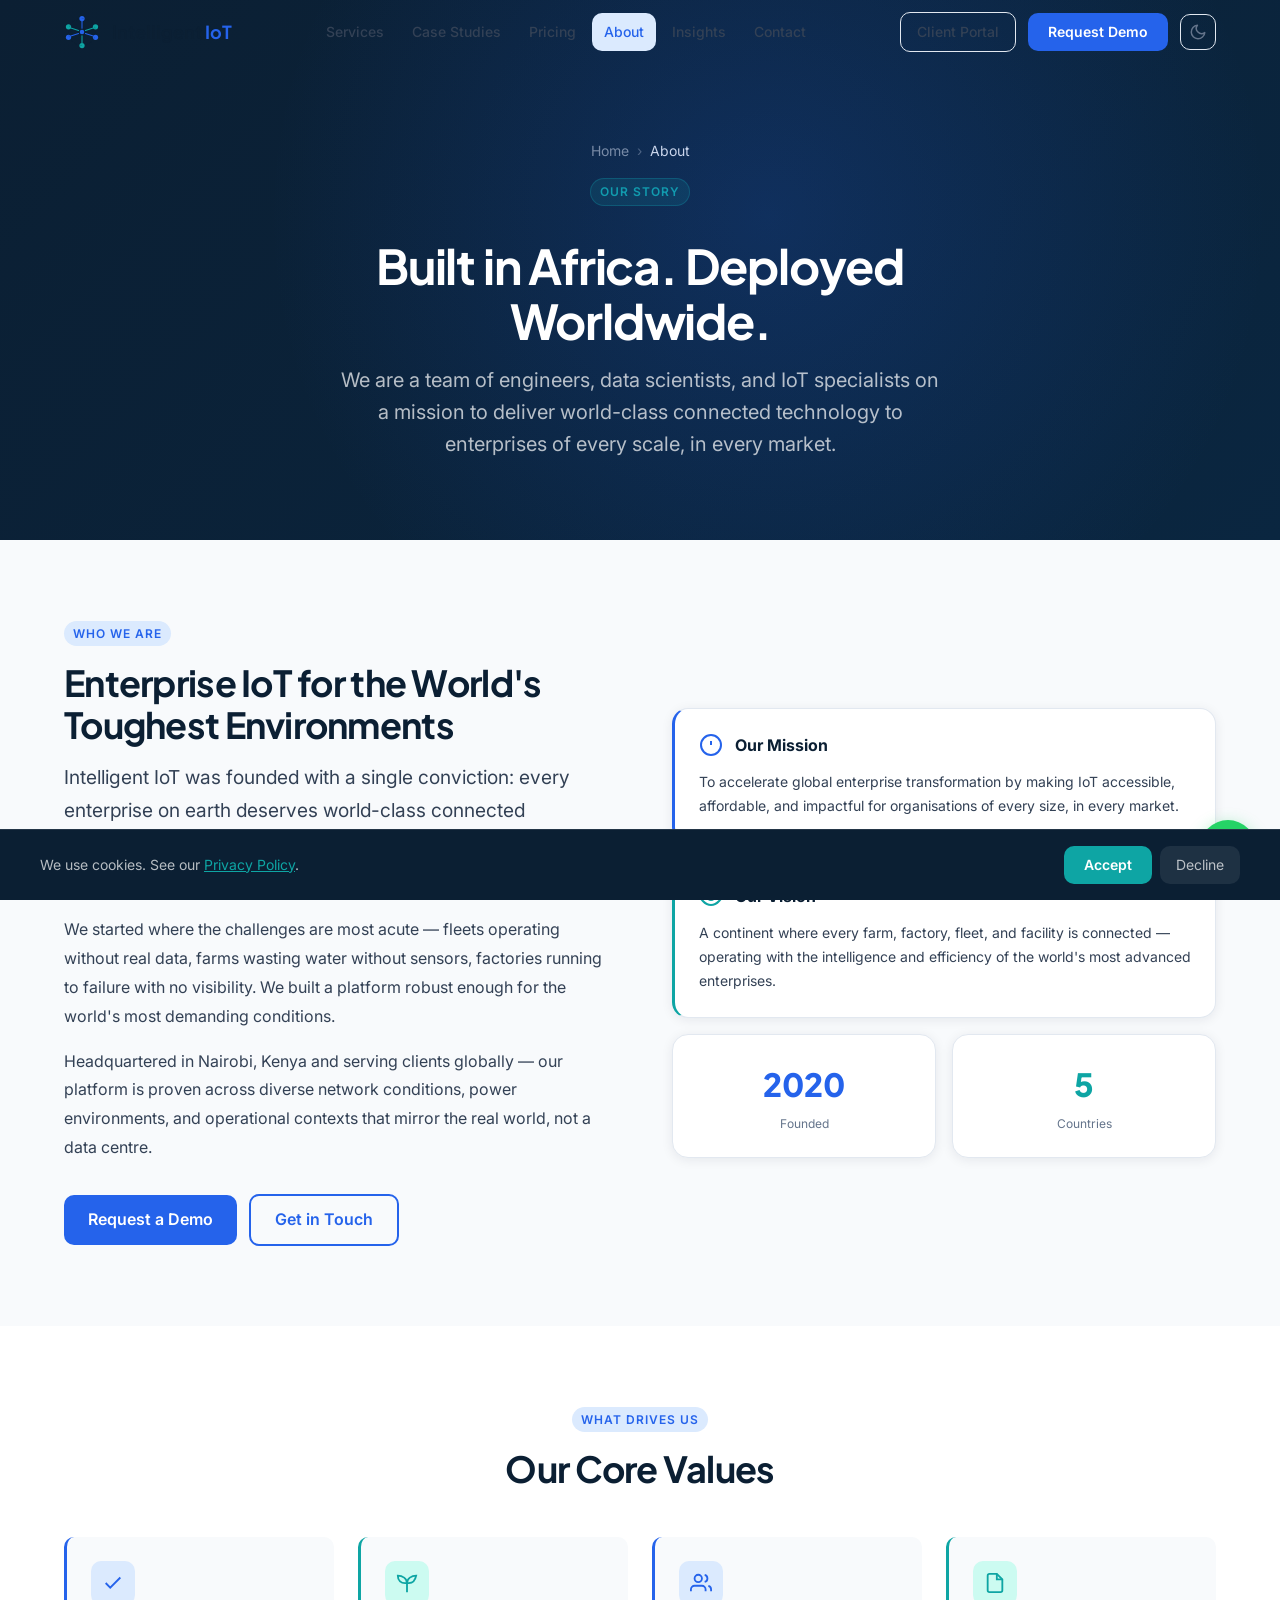
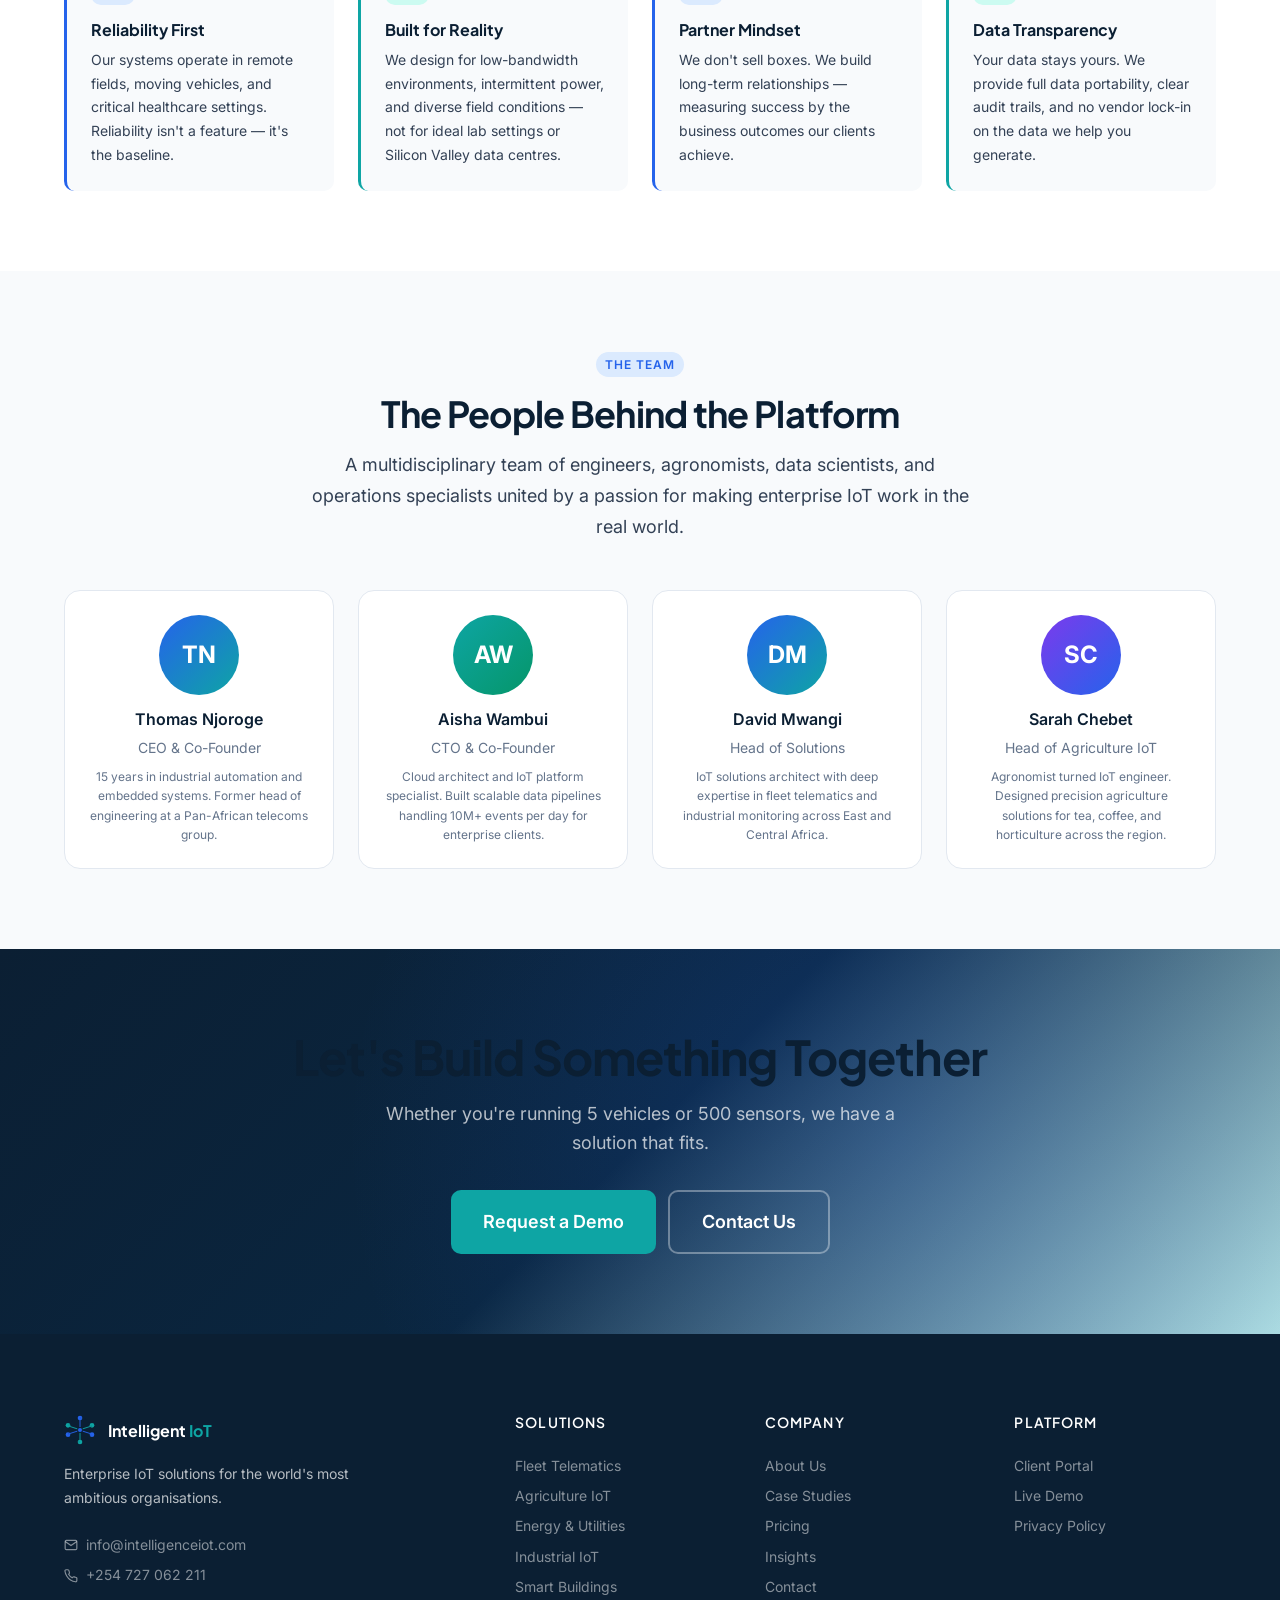
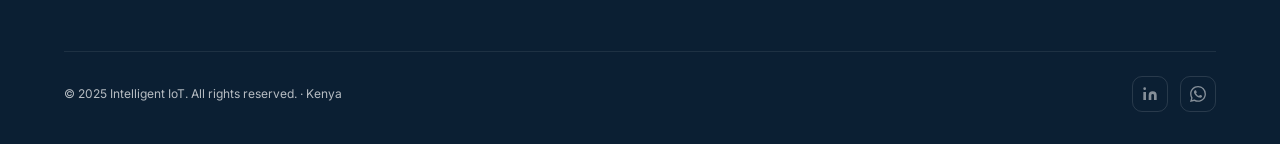
==== commit 95820e08: "Expand positioning from East Africa to global Update all marketing copy to position as a worldwide I" ====
--- a/about.html
+++ b/about.html
@@ -4,7 +4,7 @@
   <meta charset="UTF-8">
   <meta name="viewport" content="width=device-width,initial-scale=1">
   <title>About Us — Intelligent IoT</title>
-  <meta name="description" content="Learn about Intelligent IoT — our story, mission, and the team driving enterprise IoT transformation across East Africa.">
+  <meta name="description" content="Learn about Intelligent IoT — our story, mission, and the team driving enterprise IoT transformation worldwide, with roots in East Africa.">
   <link rel="icon" type="image/svg+xml" href="assets/images/logo.svg">
   <link rel="preconnect" href="https://fonts.googleapis.com">
   <link rel="preconnect" href="https://fonts.gstatic.com" crossorigin>
@@ -53,8 +53,8 @@
       <a href="index.html">Home</a><span>›</span><span style="color:rgba(255,255,255,.9)">About</span>
     </nav>
     <span class="tag">Our Story</span>
-    <h1 class="h1" style="max-width:640px;margin:var(--s4) auto">Built in Africa. Built for Africa.</h1>
-    <p>We are a team of engineers, data scientists, and IoT specialists on a mission to close the technology gap in enterprise operations across East Africa.</p>
+    <h1 class="h1" style="max-width:640px;margin:var(--s4) auto">Built in Africa. Deployed Worldwide.</h1>
+    <p>We are a team of engineers, data scientists, and IoT specialists on a mission to deliver world-class connected technology to enterprises of every scale, in every market.</p>
   </div>
 </header>
 
@@ -63,10 +63,10 @@
     <div class="about-split">
       <div class="reveal-left">
         <span class="tag">Who We Are</span>
-        <h2 class="h2" style="margin-bottom:var(--s4)">Enterprise IoT, Purpose-Built for East Africa</h2>
-        <p class="lead" style="margin-bottom:var(--s6)">Intelligent IoT was founded with a single conviction: Africa's enterprises deserve world-class connected technology — designed for local infrastructure, climate, and operational realities.</p>
-        <p style="color:var(--text-2);line-height:1.8;margin-bottom:var(--s4)">We saw businesses operating fleets without real data, farms wasting water without sensors, and factories running machinery to failure because they couldn't see it failing. We built a platform to change that.</p>
-        <p style="color:var(--text-2);line-height:1.8;margin-bottom:var(--s8)">Headquartered in Nairobi, Kenya, our deployments span Uganda, Rwanda, Tanzania, and beyond — with a deep understanding of the network conditions, power constraints, and operational environments that define African enterprise.</p>
+        <h2 class="h2" style="margin-bottom:var(--s4)">Enterprise IoT for the World's Toughest Environments</h2>
+        <p class="lead" style="margin-bottom:var(--s6)">Intelligent IoT was founded with a single conviction: every enterprise on earth deserves world-class connected technology — designed for their actual infrastructure, climate, and operational realities.</p>
+        <p style="color:var(--text-2);line-height:1.8;margin-bottom:var(--s4)">We started where the challenges are most acute — fleets operating without real data, farms wasting water without sensors, factories running to failure with no visibility. We built a platform robust enough for the world's most demanding conditions.</p>
+        <p style="color:var(--text-2);line-height:1.8;margin-bottom:var(--s8)">Headquartered in Nairobi, Kenya and serving clients globally — our platform is proven across diverse network conditions, power environments, and operational contexts that mirror the real world, not a data centre.</p>
         <div class="flex" style="flex-wrap:wrap;gap:var(--s3)">
           <a href="demo.html" class="btn btn--primary">Request a Demo</a>
           <a href="contact.html" class="btn btn--outline-blue">Get in Touch</a>
@@ -79,7 +79,7 @@
               <svg xmlns="http://www.w3.org/2000/svg" width="24" height="24" viewBox="0 0 24 24" fill="none" stroke="var(--blue)" stroke-width="2"><circle cx="12" cy="12" r="10"/><line x1="12" y1="8" x2="12" y2="12"/><line x1="12" y1="16" x2="12.01" y2="16"/></svg>
               <strong>Our Mission</strong>
             </div>
-            <p style="color:var(--text-2);font-size:var(--f-sm);line-height:1.7">To accelerate Africa's digital transformation by making enterprise IoT accessible, affordable, and impactful for organisations of all sizes.</p>
+            <p style="color:var(--text-2);font-size:var(--f-sm);line-height:1.7">To accelerate global enterprise transformation by making IoT accessible, affordable, and impactful for organisations of every size, in every market.</p>
           </div>
           <div class="about-card" style="border-left:3px solid var(--teal)">
             <div class="flex" style="gap:var(--s3);margin-bottom:var(--s3)">
@@ -123,8 +123,8 @@
         <div style="width:44px;height:44px;background:var(--teal-light);border-radius:var(--radius);display:flex;align-items:center;justify-content:center;margin-bottom:var(--s4)">
           <svg xmlns="http://www.w3.org/2000/svg" width="22" height="22" viewBox="0 0 24 24" fill="none" stroke="var(--teal)" stroke-width="2"><path d="M12 22V12m0 0C12 7 7 4 2 4c0 5 3 9 10 8m0 0c0-5 5-8 10-8-1 5-4 9-10 8"/></svg>
         </div>
-        <h4 style="margin-bottom:var(--s2)">Built for Africa</h4>
-        <p style="font-size:var(--f-sm);color:var(--text-2);line-height:1.7">We design for low-bandwidth environments, intermittent power, and diverse field conditions — not for Silicon Valley data centres.</p>
+        <h4 style="margin-bottom:var(--s2)">Built for Reality</h4>
+        <p style="font-size:var(--f-sm);color:var(--text-2);line-height:1.7">We design for low-bandwidth environments, intermittent power, and diverse field conditions — not for ideal lab settings or Silicon Valley data centres.</p>
       </div>
       <div class="value-item reveal reveal-delay-3" style="padding:var(--s6)">
         <div style="width:44px;height:44px;background:var(--blue-light);border-radius:var(--radius);display:flex;align-items:center;justify-content:center;margin-bottom:var(--s4)">
@@ -150,7 +150,7 @@
     <div class="section-header reveal">
       <span class="tag">The Team</span>
       <h2 class="h2">The People Behind the Platform</h2>
-      <p>A multidisciplinary team of engineers, agronomists, data scientists, and operations specialists united by a passion for African enterprise technology.</p>
+      <p>A multidisciplinary team of engineers, agronomists, data scientists, and operations specialists united by a passion for making enterprise IoT work in the real world.</p>
     </div>
     <div class="team-grid">
       <div class="team-card reveal reveal-delay-1">
@@ -201,7 +201,7 @@
           <img src="assets/images/logo.svg" alt="" width="32" height="32" aria-hidden="true">
           <span class="footer__logo-text">Intelligent <span>IoT</span></span>
         </a>
-        <p class="footer__desc">Enterprise IoT solutions built for Africa's most ambitious organisations.</p>
+        <p class="footer__desc">Enterprise IoT solutions for the world's most ambitious organisations.</p>
         <div class="footer__contact">
           <a href="mailto:info@intelligenceiot.com"><svg xmlns="http://www.w3.org/2000/svg" viewBox="0 0 24 24" fill="none" stroke="currentColor" stroke-width="2"><path d="M4 4h16c1.1 0 2 .9 2 2v12c0 1.1-.9 2-2 2H4c-1.1 0-2-.9-2-2V6c0-1.1.9-2 2-2z"/><polyline points="22,6 12,13 2,6"/></svg>info@intelligenceiot.com</a>
           <a href="tel:+254727062211"><svg xmlns="http://www.w3.org/2000/svg" viewBox="0 0 24 24" fill="none" stroke="currentColor" stroke-width="2"><path d="M22 16.92v3a2 2 0 0 1-2.18 2 19.79 19.79 0 0 1-8.63-3.07A19.5 19.5 0 0 1 4.69 12 19.79 19.79 0 0 1 1.61 3.48 2 2 0 0 1 3.58 1.27h3a2 2 0 0 1 2 1.72c.13.96.36 1.9.7 2.81a2 2 0 0 1-.45 2.11L7.91 9.09A16 16 0 0 0 14 15.15l1.18-1.18a2 2 0 0 1 2.11-.45c.91.34 1.85.57 2.81.7A2 2 0 0 1 22 16.92z"/></svg>+254 727 062 211</a>
